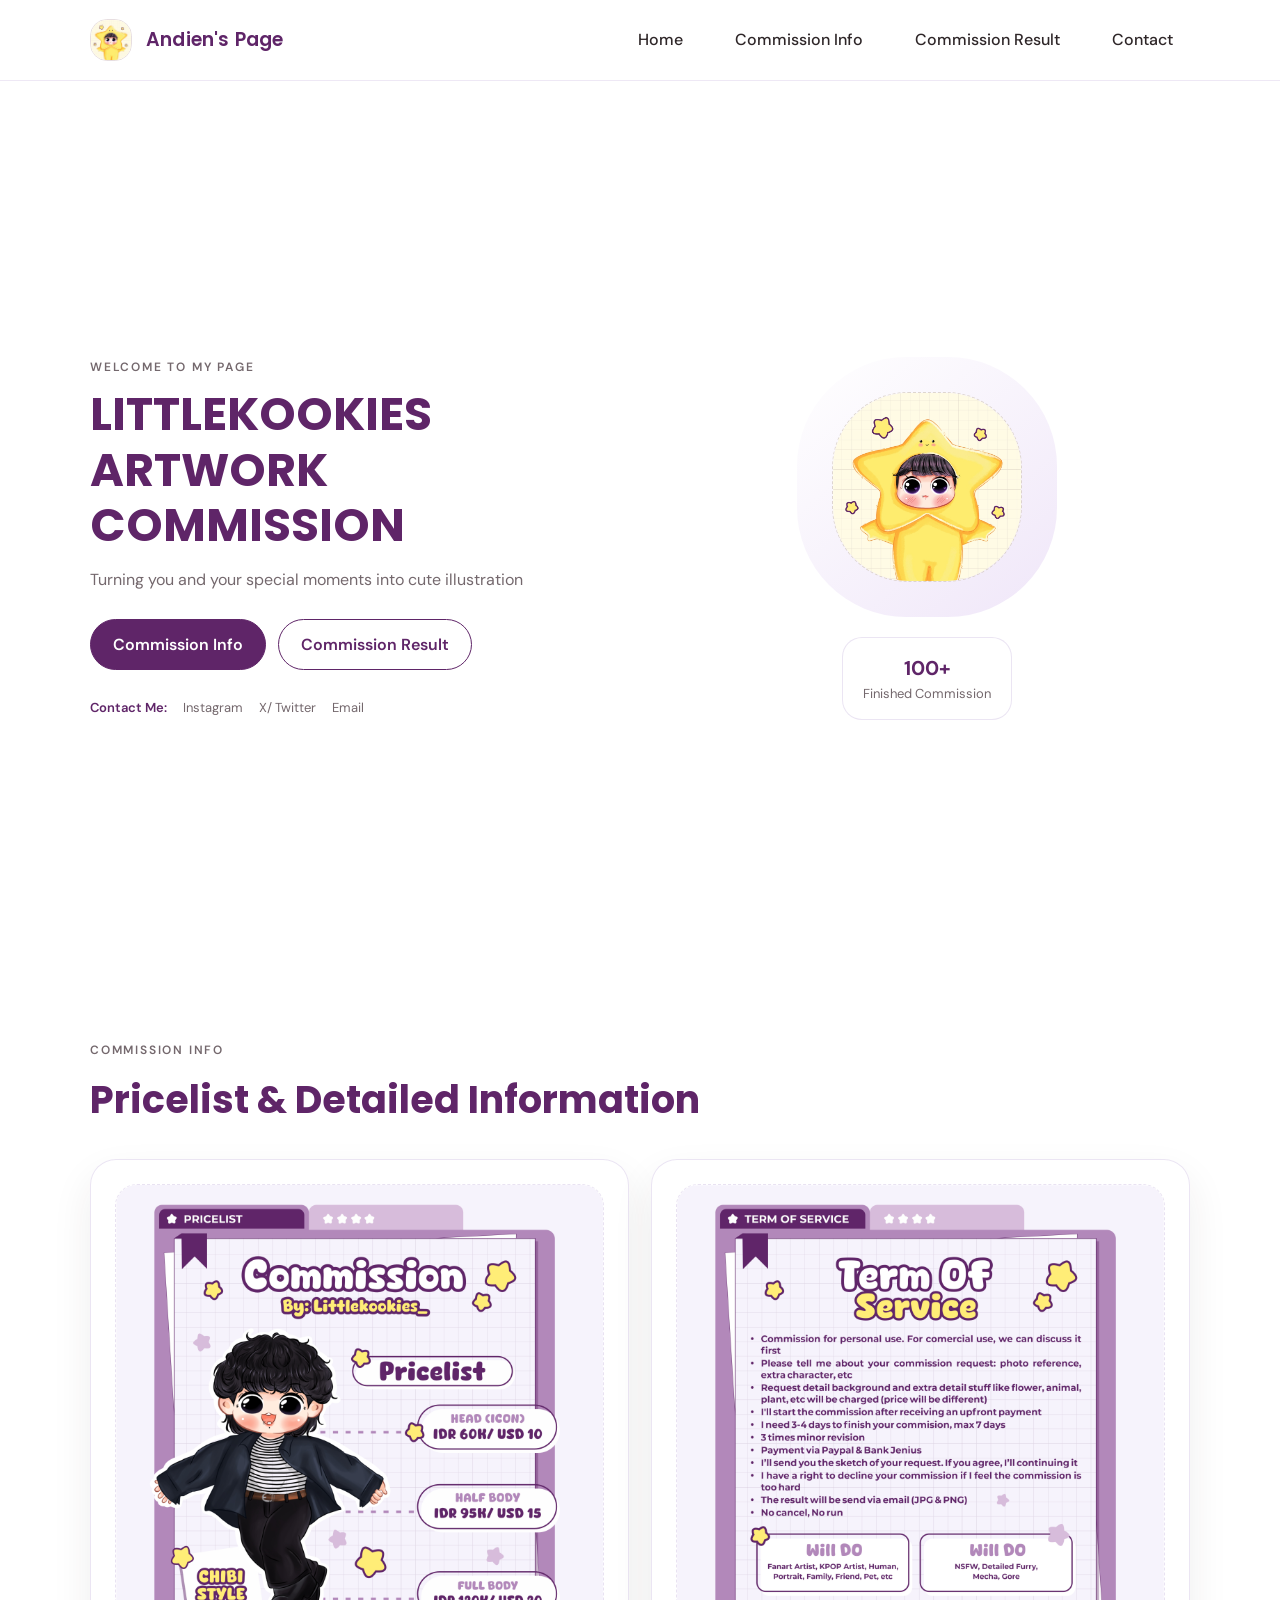
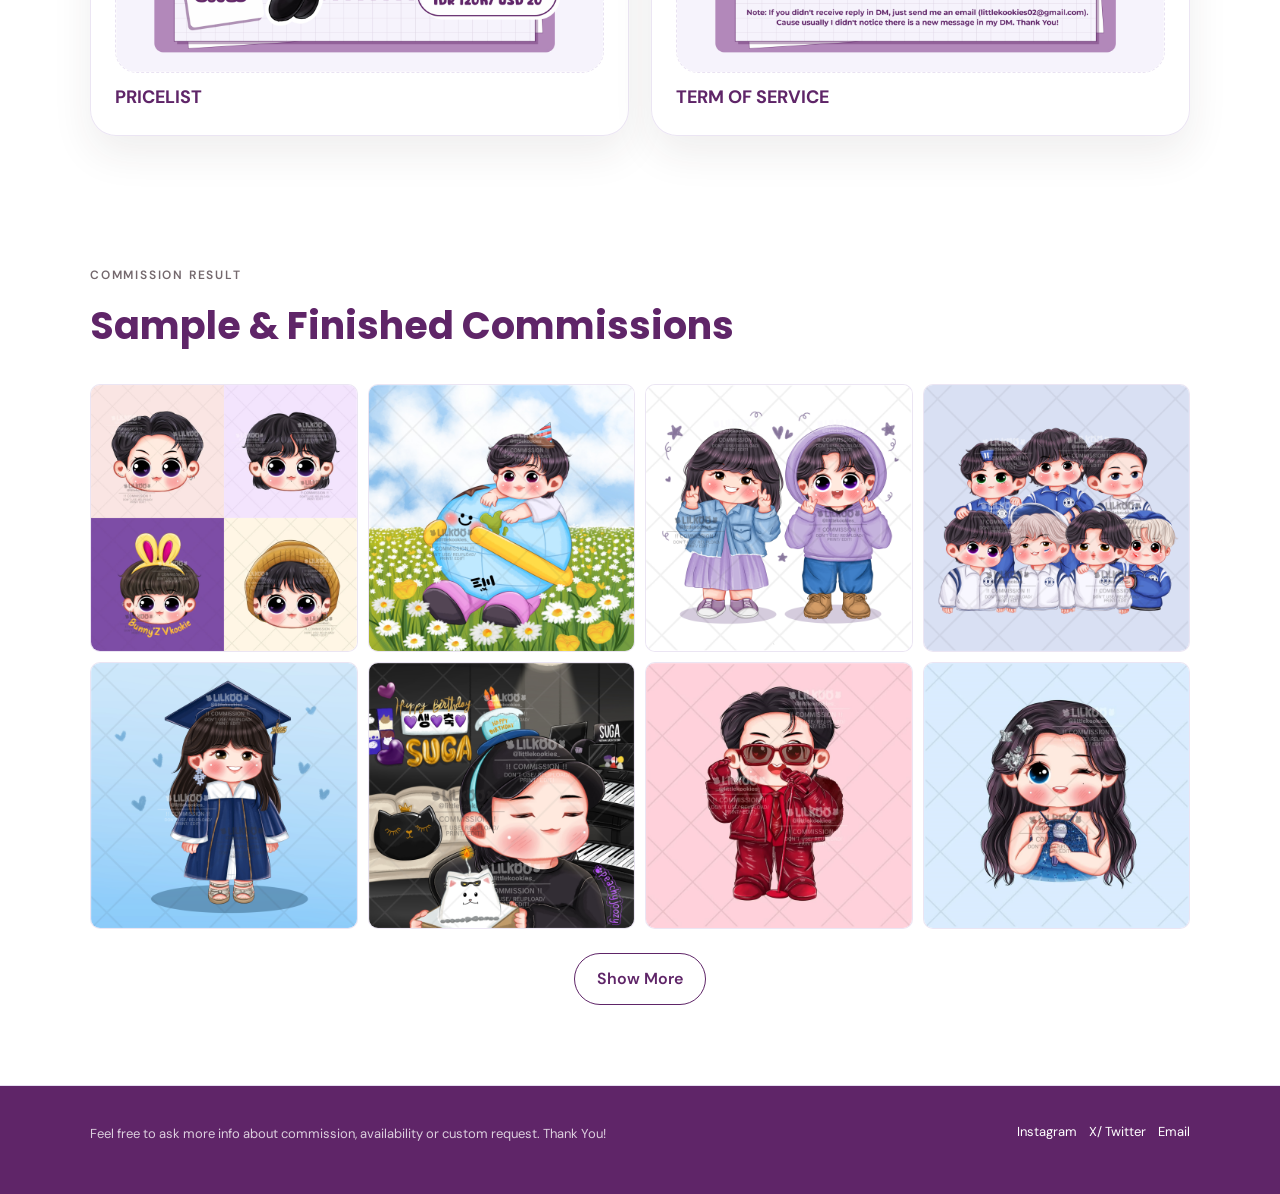
==== index.html @ cc12ab79 "Add files via upload" ====
<!DOCTYPE html>
<html lang="id">
  <head>
    <meta charset="UTF-8" />
    <meta name="viewport" content="width=device-width, initial-scale=1" />
    <title>Littlekookies Commission</title>
    <link rel="stylesheet" href="styles.css" />
  </head>
  <body>
    <div class="bg-orb orb-1" aria-hidden="true"></div>
    <div class="bg-orb orb-2" aria-hidden="true"></div>
    <div class="bg-grid" aria-hidden="true"></div>

    <header class="site-header" id="top">
      <div class="container header-inner">
        <div class="brand">
          <!-- <span class="brand-mark">LK</span> -->
          <img class="header-avatar" src="images/little_kookies.jpg" alt="Foto profil Littlekookies" />
          <div>
            <p class="brand-title">Andien's Page</p>
          </div>
        </div>
        <button class="nav-toggle" aria-expanded="false" aria-controls="site-nav">
          <span></span><span></span><span></span>
        </button>
        <nav class="site-nav" id="site-nav">
          <a href="#home">Home</a>
          <a href="#commission">Commission Info</a>
          <a href="#result">Commission Result</a>
          <a href="#home">Contact</a>
        </nav>
      </div>
    </header>

    <main>
      <section class="hero" id="home">
        <div class="container hero-inner">
          <div class="hero-copy">
            <p class="eyebrow">Welcome to my page</p>
            <h1>LITTLEKOOKIES ARTWORK COMMISSION</h1>
            <p class="lead">
              Turning you and your special moments into cute illustration
            </p>
            <div class="hero-cta">
              <a class="btn" href="#commission">Commission Info</a>
              <a class="btn ghost" href="#result">Commission Result</a>
              </a>
            </div>
            <div class="contact-mini" id="contact">
              <span>Contact Me:</span>
              <a href="https://www.instagram.com/littlekookies_/" target="_blank" rel="noreferrer">Instagram</a>
              <a href="https://twitter.com/littlekookies_" target="_blank" rel="noreferrer">X/ Twitter</a>
              <a href="mailto:littlekookies02@gmail.com">Email</a>
            </div>
          </div>
          <div class="hero-portrait">
            <div class="portrait-ring">
              <div class="portrait">
                <img src="images/little_kookies.jpg" alt="Foto profil Littlekookies" />
              </div>
            </div>
            <div class="stats">
              <div>
                <h3>100+</h3>
                <p>Finished Commission</p>
              </div>
            </div>
          </div>
        </div>
      </section>

      <section class="commission" id="commission">
        <div class="container">
          <div class="section-title">
          <p class="eyebrow">COMMISSION INFO</p>
            <h2>Pricelist & Detailed Information</h2>
          </div>
          <div class="info-grid">
            <article class="info-card">
              <div class="info-thumb">
                <img src="images/commision.png" alt="Harga dan paket komisi" />
              </div>
              <h3>PRICELIST</h3>
            </article>
            <article class="info-card">
              <div class="info-thumb">
                <img src="images/term-of-service.png" alt="Terms dan conditions komisi" />
              </div>
              <h3>TERM OF SERVICE</h3>
            </article>
            <!-- <article class="info-card">
              <div class="info-thumb" aria-hidden="true">
                <svg viewBox="0 0 64 64" role="img">
                  <rect x="12" y="18" width="40" height="28" rx="8" />
                  <path d="M18 40l10-10 8 8 10-8" />
                  <circle cx="28" cy="28" r="3" />
                </svg>
              </div>
              <h3>Sample Commission</h3>
              <p>Koleksi sample untuk lihat gaya line, shading, dan tone warna.</p>
            </article> -->
          </div>
        </div>
      </section>

      <section class="result" id="result">
        <div class="container">
          <div class="section-title">
          <p class="eyebrow">COMMISSION RESULT</p>
            <h2>Sample & Finished Commissions</h2>
          </div>
          <div class="gallery" data-total="16">
            <button class="gallery-item" data-title="Gallery 01">
              <img src="images/gallery/commission result 1.png" alt="Karya gallery 1" />
            </button>
            <button class="gallery-item" data-title="Gallery 02">
              <img src="images/gallery/commission result 2.png" alt="Karya gallery 2" />
            </button>
            <button class="gallery-item" data-title="Gallery 03">
              <img src="images/gallery/commission result 3.png" alt="Karya gallery 3" />
            </button>
            <button class="gallery-item" data-title="Gallery 04">
              <img src="images/gallery/commission result 4.png" alt="Karya gallery 4" />
            </button>
            <button class="gallery-item" data-title="Gallery 05">
              <img src="images/gallery/commission result 5.png" alt="Karya gallery 5" />
            </button>
            <button class="gallery-item" data-title="Gallery 06">
              <img src="images/gallery/commission result 6.png" alt="Karya gallery 6" />
            </button>
            <button class="gallery-item" data-title="Gallery 07">
              <img src="images/gallery/commission result 7.png" alt="Karya gallery 7" />
            </button>
            <button class="gallery-item" data-title="Gallery 08">
              <img src="images/gallery/commission result 8.png" alt="Karya gallery 8" />
            </button>
            <button class="gallery-item" data-title="Gallery 09">
              <img src="images/gallery/commission result 9.png" alt="Karya gallery 9" />
            </button>
          </div>
          <div class="gallery-more-wrap">
            <a class="btn ghost gallery-more" href="gallery.html">Show More</a>
          </div>
        </div>
      </section>
    </main>

    <footer class="site-footer">
      <div class="container footer-inner">
        <div>
          <p class="footer-text">Feel free to ask more info about commission, availability or custom request. Thank You!</p>
        </div>
        <div class="footer-links">
          <a href="https://www.instagram.com/littlekookies_/" target="_blank" rel="noreferrer">Instagram</a>
          <a href="https://twitter.com/littlekookies_" target="_blank" rel="noreferrer">X/ Twitter</a>
          <a href="mailto:littlekookies02@gmail.com">Email</a>
        </div>
      </div>
    </footer>

    <div class="modal" aria-hidden="true">
      <div class="modal-content" role="dialog" aria-modal="true">
        <button class="modal-close" aria-label="Close">✕</button>
        <div class="modal-image">
          <img class="modal-photo" src="" alt="" />
          <span class="modal-title">Preview</span>
        </div>
      </div>
    </div>

    <script src="script.js"></script>
  </body>
</html>
---- styles.css ----
@import url('https://fonts.googleapis.com/css2?family=DM+Sans:wght@300;400;500;600;700&family=Poppins:wght@500;600;700&display=swap');

:root {
  color-scheme: light;
  --bg: #ffffff;
  --bg-alt: #ffffff;
  --text: #2e2628;
  --muted: #74686d;
  --accent: #7b2cbf;
  --accent-dark: #5f2568;
  --accent-soft: #e9dcf6;
  --card: #ffffff;
  --line: #e7dff1;
  --shadow: 0 20px 45px rgba(48, 28, 74, 0.12);
}

* {
  box-sizing: border-box;
  margin: 0;
  padding: 0;
}

body {
  font-family: 'DM Sans', 'Segoe UI', sans-serif;
  background: var(--bg);
  color: var(--text);
  line-height: 1.6;
  min-height: 100vh;
}

img {
  max-width: 100%;
  display: block;
}

a {
  color: inherit;
  text-decoration: none;
}

.container {
  width: min(1100px, 90vw);
  margin: 0 auto;
}

.bg-orb,
.bg-grid {
  display: none;
}

.site-header {
  position: sticky;
  top: 0;
  z-index: 10;
  backdrop-filter: blur(12px);
  background: rgba(255, 255, 255, 0.92);
  border-bottom: 1px solid rgba(231, 223, 241, 0.7);
}

.header-inner {
  display: flex;
  align-items: center;
  justify-content: space-between;
  gap: 24px;
  padding: 18px 0;
}

.brand {
  display: flex;
  align-items: center;
  gap: 14px;
}

.header-avatar {
  width: 42px;
  height: 42px;
  border-radius: 40%;
  object-fit: cover;
  border: 1px solid rgba(225, 214, 217, 0.8);
}

.brand-mark {
  width: 48px;
  height: 48px;
  border-radius: 18px;
  background: #3c2f33;
  color: #fff;
  display: grid;
  place-items: center;
  font-weight: 700;
  letter-spacing: 1px;
  font-family: 'Poppins', sans-serif;
}

.brand-title {
  font-family: 'Poppins', sans-serif;
  font-size: 19px;
  letter-spacing: 0.2px;
  font-weight: 600;
  color: var(--accent-dark);
}

.brand-sub {
  color: var(--muted);
  font-size: 12px;
}

.site-nav {
  display: flex;
  align-items: center;
  gap: 18px;
  font-weight: 500;
}

.site-nav a {
  padding: 8px 16px;
  border: 1px solid transparent;
  border-radius: 999px;
  background: rgba(255, 255, 255, 0.7);
  transition: all 0.2s ease;
}

.site-nav a:hover {
  border-color: var(--accent-soft);
  background: #fff;
}

.nav-toggle {
  display: none;
  background: transparent;
  border: 1px solid var(--line);
  border-radius: 10px;
  padding: 8px;
  flex-direction: column;
  gap: 4px;
}

.nav-toggle span {
  width: 22px;
  height: 2px;
  background: var(--accent-dark);
}

.hero {
  padding: 86px 0 70px;
  min-height: 100vh;
  display: flex;
  align-items: center;
}

.hero-inner {
  display: grid;
  grid-template-columns: repeat(auto-fit, minmax(280px, 1fr));
  gap: 48px;
  align-items: center;
}

.eyebrow {
  text-transform: uppercase;
  letter-spacing: 1.8px;
  font-size: 12px;
  color: var(--muted);
  font-weight: 600;
  margin-bottom: 10px;
}

.hero h1 {
  font-family: 'Poppins', sans-serif;
  font-size: clamp(32px, 5vw, 46px);
  line-height: 1.2;
  margin-bottom: 14px;
  color: var(--accent-dark);
}

.lead {
  color: var(--muted);
  margin-bottom: 26px;
}

.hero-cta {
  display: flex;
  gap: 12px;
  flex-wrap: wrap;
}

.btn {
  background: var(--accent-dark);
  color: #fff;
  padding: 12px 22px;
  border-radius: 999px;
  font-weight: 600;
  border: 1px solid var(--accent-dark);
  transition: transform 0.2s ease, box-shadow 0.2s ease;
}

.btn:hover {
  transform: translateY(-2px);
  box-shadow: 0 12px 24px rgba(90, 24, 154, 0.2);
}

.btn.ghost {
  background: rgba(255, 255, 255, 0.6);
  color: var(--accent-dark);
}

.btn.whatsapp {
  background: #25d366;
  border-color: #25d366;
  display: inline-flex;
  align-items: center;
  gap: 8px;
}

.btn-icon {
  display: inline-flex;
  align-items: center;
}

.btn-icon svg {
  width: 18px;
  height: 18px;
  fill: none;
  stroke: #ffffff;
  stroke-width: 1.7;
  stroke-linecap: round;
  stroke-linejoin: round;
}

.footer-whatsapp {
  color: #25d366;
  border-bottom: 1px solid transparent;
  padding-bottom: 4px;
}

.footer-whatsapp:hover {
  border-color: #25d366;
}

.contact-mini {
  margin-top: 28px;
  display: flex;
  align-items: center;
  flex-wrap: wrap;
  gap: 16px;
  font-size: 13px;
  color: var(--muted);
}

.contact-mini span {
  font-weight: 600;
  color: var(--accent-dark);
}

.hero-portrait {
  display: grid;
  gap: 20px;
  justify-items: center;
}

.portrait-ring {
  width: 260px;
  height: 260px;
  border: none;
  border-radius: 42%;
  display: grid;
  place-items: center;
  background: linear-gradient(140deg, rgba(255, 255, 255, 0.9), rgba(233, 220, 246, 0.7));
}

.portrait {
  width: 190px;
  height: 190px;
  border-radius: 40%;
  border: 1px dashed rgba(215, 206, 195, 0.8);
  display: grid;
  place-items: center;
  overflow: hidden;
}

.portrait img {
  width: 100%;
  height: 100%;
  object-fit: cover;
}

.stats {
  display: flex;
  gap: 20px;
}

.stats div {
  background: rgba(255, 255, 255, 0.95);
  padding: 14px 20px;
  border-radius: 20px;
  border: 1px solid rgba(231, 223, 241, 0.8);
  text-align: center;
  min-width: 120px;
}

.stats h3 {
  font-size: 20px;
  font-weight: 700;
  color: var(--accent-dark);
}

.stats p {
  font-size: 13px;
  color: var(--muted);
}

.section-title {
  margin-bottom: 28px;
}

.section-title h2 {
  font-family: 'Poppins', sans-serif;
  font-size: clamp(28px, 4vw, 38px);
  color: var(--accent-dark);
}

.commission {
  padding: 60px 0;
  background: var(--bg);
}

.info-grid {
  display: grid;
  grid-template-columns: repeat(auto-fit, minmax(240px, 1fr));
  gap: 22px;
}

.info-card {
  background: rgba(255, 255, 255, 0.95);
  border: 1px solid rgba(231, 223, 241, 0.8);
  border-radius: 26px;
  padding: 24px;
  box-shadow: 0 18px 40px rgba(45, 33, 36, 0.08);
  display: grid;
  gap: 10px;
}

.info-thumb {
  border-radius: 22px;
  border: 1px dashed rgba(231, 223, 241, 0.9);
  background: #ffffff;
  overflow: hidden;
}

.info-thumb img {
  width: 100%;
  height: auto;
  display: block;
}

.info-card h3 {
  font-size: 18px;
  color: var(--accent-dark);
}

.info-card p {
  color: var(--muted);
  font-size: 14px;
}

.result {
  padding: 70px 0 80px;
}

.gallery {
  display: grid;
  grid-template-columns: repeat(auto-fit, minmax(220px, 1fr));
  gap: 10px;
}

.gallery > .gallery-item:nth-child(n + 9) {
  display: none;
}

.gallery-page .gallery {
  grid-template-columns: repeat(3, minmax(0, 1fr));
}

.gallery-more-wrap {
  margin-top: 24px;
  display: flex;
  justify-content: center;
}

.gallery-more {
  display: none;
}

.gallery-load {
  margin-top: 26px;
}

.gallery-item {
  border: 1px solid rgba(231, 223, 241, 0.8);
  border-radius: 10px;
  min-height: 200px;
  background: #ffffff;
  cursor: pointer;
  transition: transform 0.2s ease, box-shadow 0.2s ease;
  overflow: hidden;
  padding: 0;
}

.gallery-item img {
  width: 100%;
  height: 100%;
  object-fit: cover;
  display: block;
}

.gallery-item:hover {
  transform: translateY(-4px);
  box-shadow: 0 18px 30px rgba(90, 24, 154, 0.14);
}

.site-footer {
  border-top: 1px solid var(--line);
  background: var(--accent-dark);
  padding: 36px 0 46px;
}

.site-footer,
.site-footer a {
  color: #ffffff;
}

.site-footer .footer-text {
  color: rgba(255, 255, 255, 0.78);
}

.footer-links a:hover,
.footer-whatsapp:hover {
  border-color: rgba(255, 255, 255, 0.7);
}

.footer-inner {
  font-size: 13px;
  display: flex;
  justify-content: space-between;
  flex-wrap: wrap;
  gap: 18px;
  align-items: center;
}

.footer-title {
  font-family: 'Poppins', sans-serif;
  font-size: 18px;
  color: #ffffff;
}

.footer-text {
  color: var(--muted);
}

.site-footer .footer-text {
  color: rgba(255, 255, 255, 0.78);
}

strong,
b {
  color: var(--accent-dark);
}

.footer-links {
  display: flex;
  gap: 12px;
  flex-wrap: wrap;
}

.footer-links a {
  border-bottom: 1px solid transparent;
  padding-bottom: 4px;
}

.footer-links a:hover {
  border-color: var(--accent-dark);
}

.modal {
  position: fixed;
  inset: 0;
  background: rgba(18, 14, 11, 0.6);
  display: grid;
  place-items: center;
  opacity: 0;
  pointer-events: none;
  transition: opacity 0.2s ease;
  z-index: 999;
}

.modal.open {
  opacity: 1;
  z-index: 10000;
  pointer-events: auto;
}

.modal-content {
  background: var(--card);
  padding: 24px;
  border-radius: 24px;
  width: min(700px, 92vw);
  box-shadow: var(--shadow);
  position: relative;
}

.modal-image {
  border: 1px solid var(--line);
  height: min(70vh, 520px);
  border-radius: 18px;
  overflow: hidden;
  position: relative;
  background: #ffffff;
  display: grid;
  place-items: center;
}

.modal-photo {
  width: 100%;
  height: 100%;
  object-fit: contain;
  display: block;
}

.modal-title {
  position: absolute;
  bottom: 16px;
  left: 16px;
  padding: 6px 12px;
  border-radius: 999px;
  background: rgba(255, 255, 255, 0.9);
  color: var(--accent-dark);
  font-weight: 600;
  font-size: 13px;
}

.modal-close {
  position: absolute;
  right: 20px;
  top: 20px;
  border: 1px solid var(--line);
  background: #fff;
  border-radius: 999px;
  width: 34px;
  height: 34px;
  cursor: pointer;
  z-index: 1;
}

@media (max-width: 900px) {
  .site-nav {
    position: absolute;
    right: 5vw;
    top: 72px;
    flex-direction: column;
    background: #fff;
    padding: 14px;
    border-radius: 16px;
    border: 1px solid var(--line);
    display: none;
  }

  .site-nav.open {
    display: flex;
  }

  .nav-toggle {
    display: flex;
  }
}

@media (max-width: 720px) {
  .hero {
    padding-top: 50px;
  }

  .stats {
    flex-direction: column;
    width: 100%;
  }

  .footer-inner {
    flex-direction: column;
    align-items: flex-start;
  }

  .gallery {
    grid-template-columns: repeat(3, minmax(0, 1fr));
  }

  .gallery-item {
    min-height: 110px;
  }

  .gallery > .gallery-item:nth-child(n + 9) {
    display: block;
  }
}
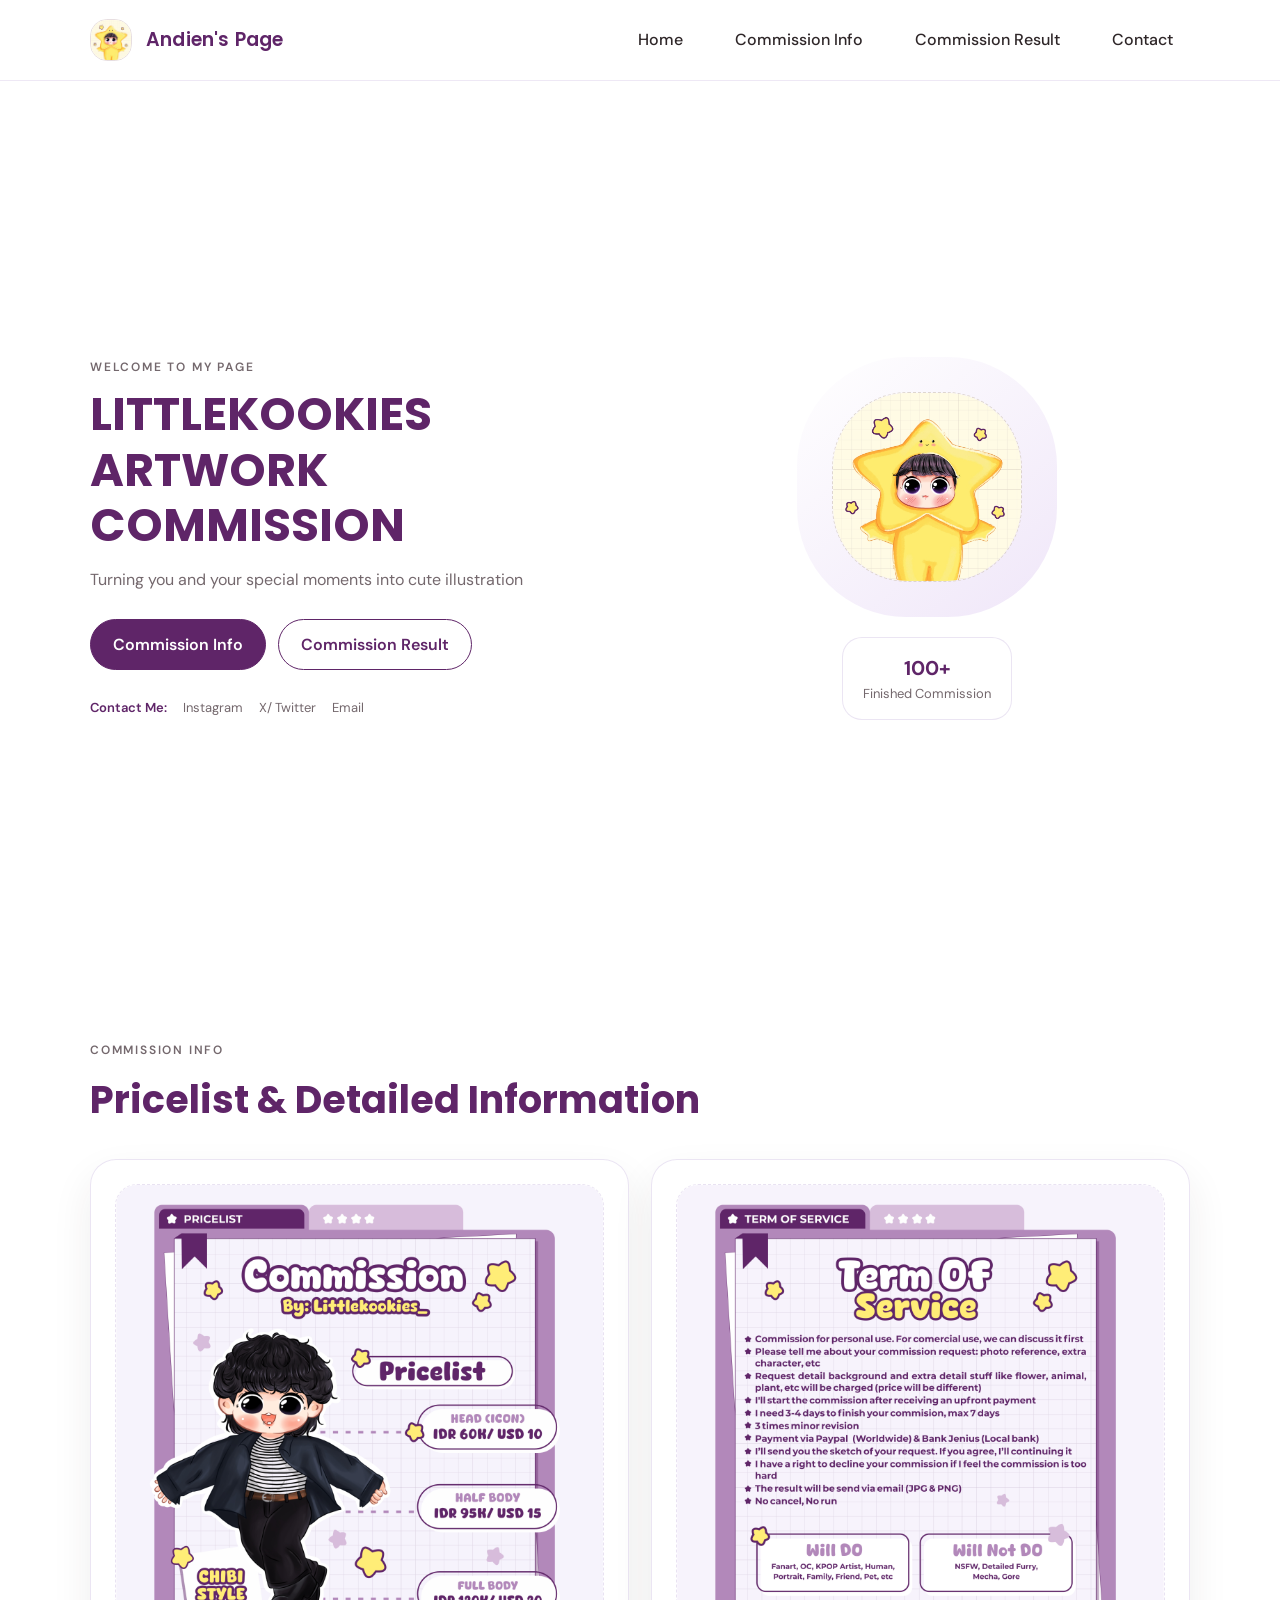
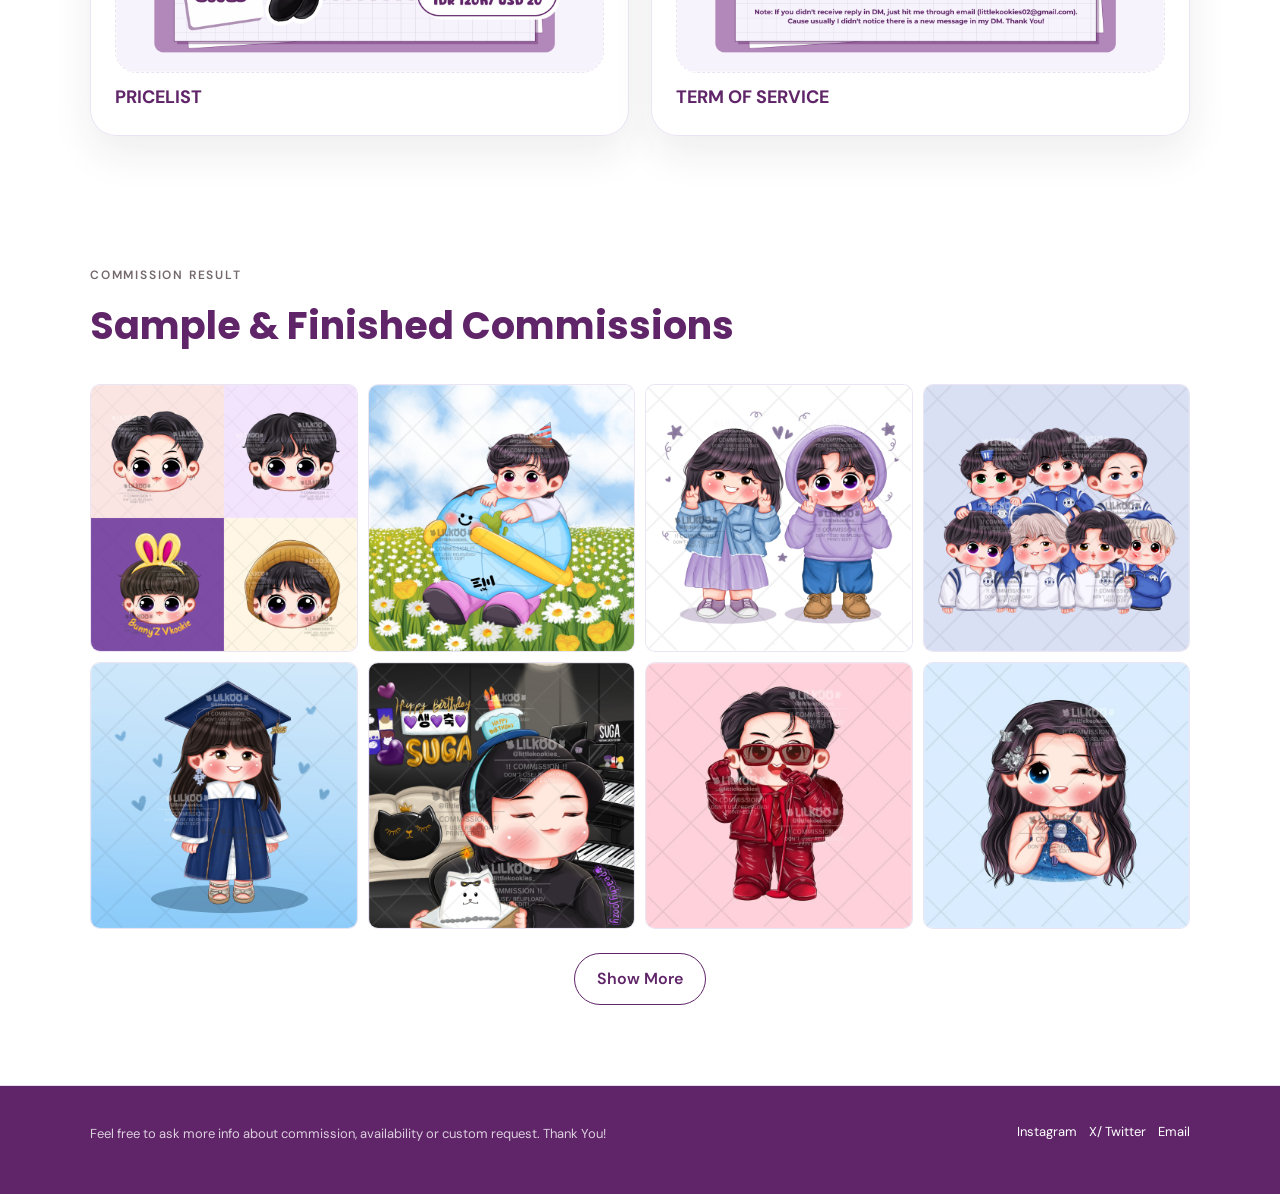
==== commit d59ca16c: "fix gallery" ====
--- a/index.html
+++ b/index.html
@@ -168,6 +168,6 @@
       </div>
     </div>
 
-    <script src="script.js"></script>
+    <script src="script.js?ref=3"></script>
   </body>
 </html>
--- a/styles.css
+++ b/styles.css
@@ -372,7 +372,7 @@
   gap: 10px;
 }
 
-.gallery > .gallery-item:nth-child(n + 9) {
+.gallery:not(.gallery-full) > .gallery-item:nth-child(n + 9) {
   display: none;
 }
 
@@ -595,7 +595,7 @@
     min-height: 110px;
   }
 
-  .gallery > .gallery-item:nth-child(n + 9) {
+  .gallery:not(.gallery-full) > .gallery-item:nth-child(n + 9) {
     display: block;
   }
 }
